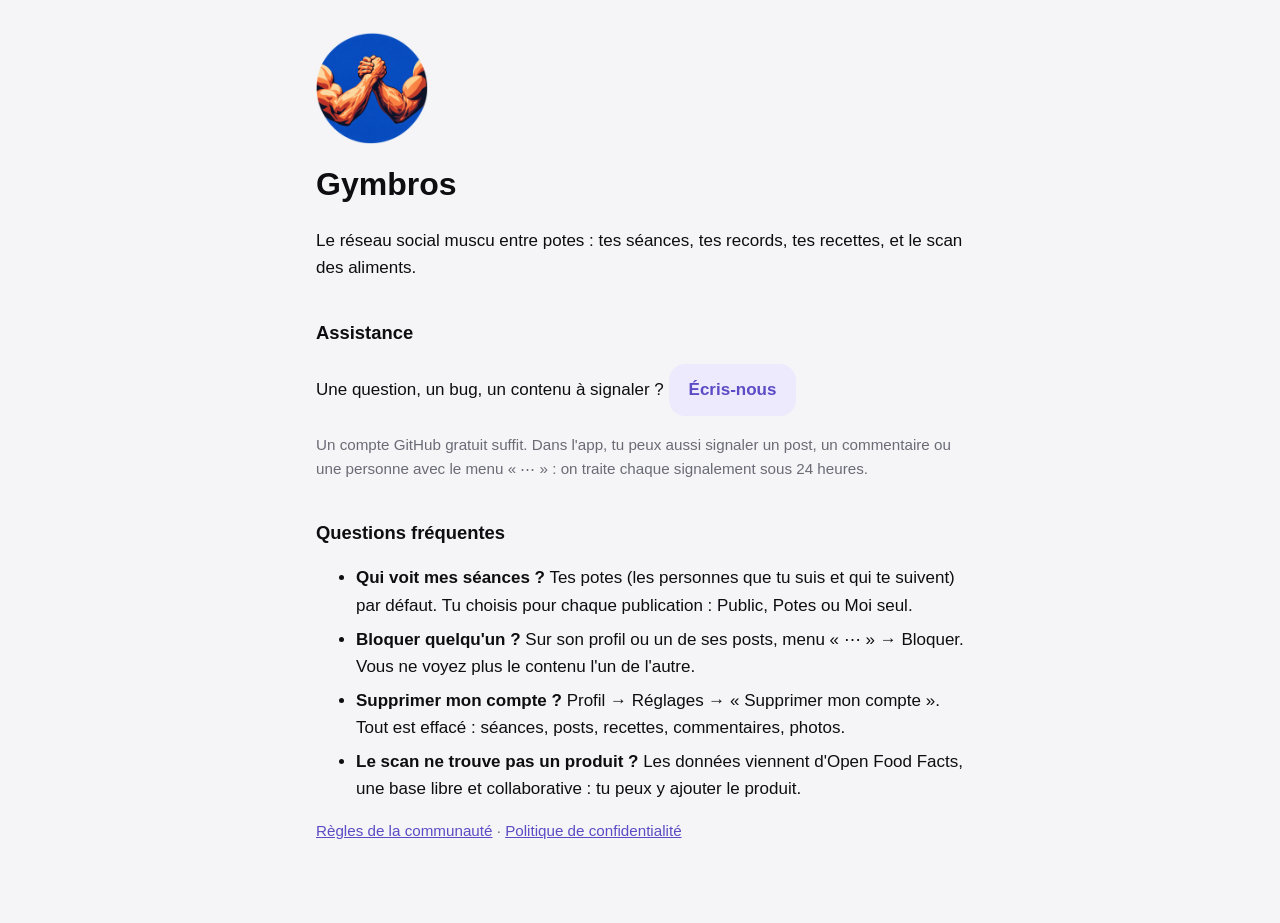
==== index.html @ 6d4b4207 "Site : assistance, règles de la communauté, confidentialité Co-Authored-By: Claude Opus 5.5 <noreply" ====
<!doctype html>
<html lang="fr">
<head>
<meta charset="utf-8">
<meta name="viewport" content="width=device-width, initial-scale=1">
<title>Gymbros – Assistance</title>
<link rel="stylesheet" href="style.css">
</head>
<body>
<main>
<img class="logo" src="logo.png" alt="">
<h1>Gymbros</h1>
<p>Le réseau social muscu entre potes : tes séances, tes records, tes recettes, et le scan des aliments.</p>

<h2>Assistance</h2>
<p>Une question, un bug, un contenu à signaler ? <a class="button" href="https://github.com/Komorebideuxiemedunom/gymbros-app/issues/new">Écris-nous</a></p>
<p class="meta">Un compte GitHub gratuit suffit. Dans l'app, tu peux aussi signaler un post, un commentaire ou une personne avec le menu « ⋯ » : on traite chaque signalement sous 24 heures.</p>

<h2>Questions fréquentes</h2>
<ul>
<li><strong>Qui voit mes séances ?</strong> Tes potes (les personnes que tu suis et qui te suivent) par défaut. Tu choisis pour chaque publication : Public, Potes ou Moi seul.</li>
<li><strong>Bloquer quelqu'un ?</strong> Sur son profil ou un de ses posts, menu « ⋯ » → Bloquer. Vous ne voyez plus le contenu l'un de l'autre.</li>
<li><strong>Supprimer mon compte ?</strong> Profil → Réglages → « Supprimer mon compte ». Tout est effacé : séances, posts, recettes, commentaires, photos.</li>
<li><strong>Le scan ne trouve pas un produit ?</strong> Les données viennent d'Open Food Facts, une base libre et collaborative : tu peux y ajouter le produit.</li>
</ul>

<p class="meta"><a href="conditions.html">Règles de la communauté</a> · <a href="confidentialite.html">Politique de confidentialité</a></p>
</main>
</body>
</html>
---- style.css ----
:root { --bg: #f5f5f7; --fg: #0e0e12; --muted: #6b6b76; --accent: #5b4bc4; --soft: #eeeafe; }
@media (prefers-color-scheme: dark) { :root { --bg: #0b0b0e; --fg: #f4f4f6; --muted: #9a9aa6; --accent: #c9bfff; --soft: #2a2540; } }
* { box-sizing: border-box; }
body { margin: 0; background: var(--bg); color: var(--fg); font: 17px/1.6 -apple-system, BlinkMacSystemFont, "Segoe UI", sans-serif; }
main { max-width: 680px; margin: 0 auto; padding: 32px 16px 64px; }
h1 { font-size: 2rem; margin: 0.2em 0; }
h2 { font-size: 1.15rem; margin-top: 2em; }
.meta, .back { color: var(--muted); font-size: 0.95rem; }
a { color: var(--accent); }
li { margin: 0.4em 0; }
.logo { width: 112px; height: 112px; }
.button { display: inline-block; background: var(--soft); color: var(--accent); padding: 12px 20px; border-radius: 16px; text-decoration: none; font-weight: 600; }
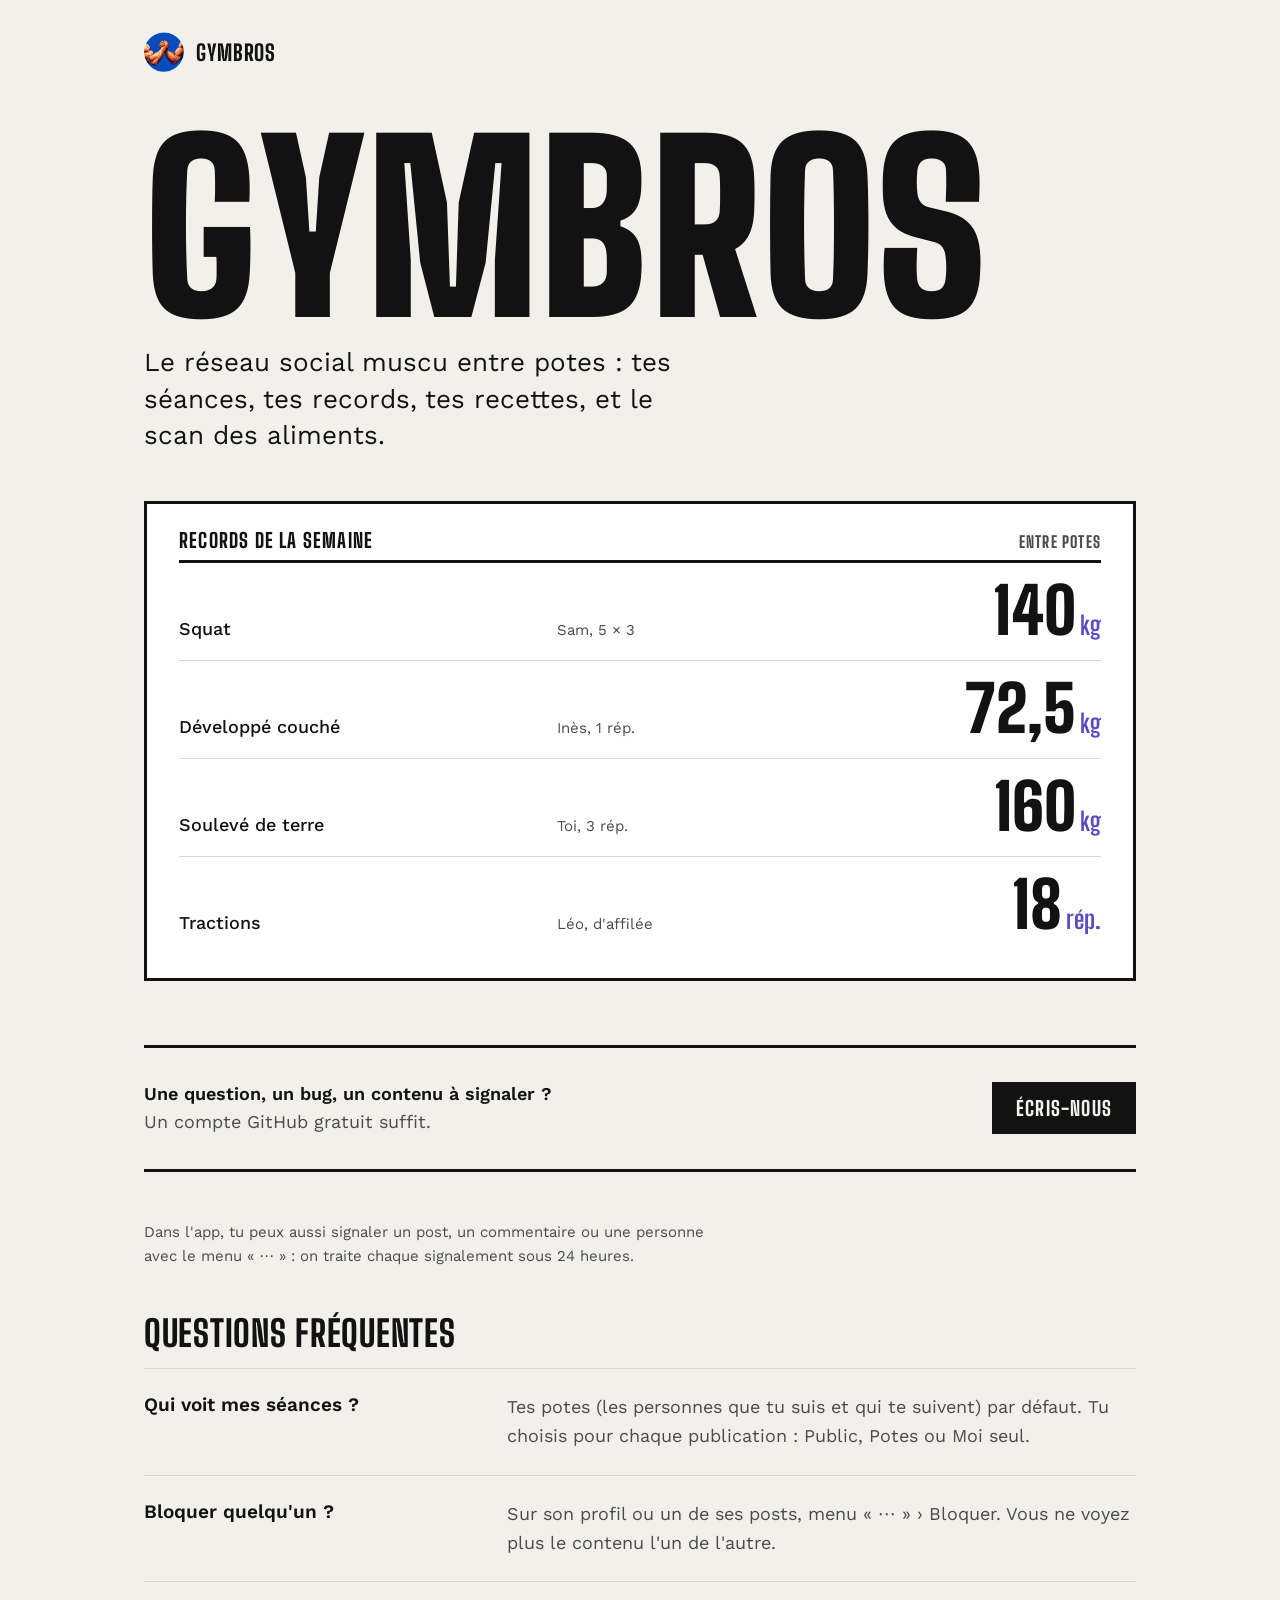
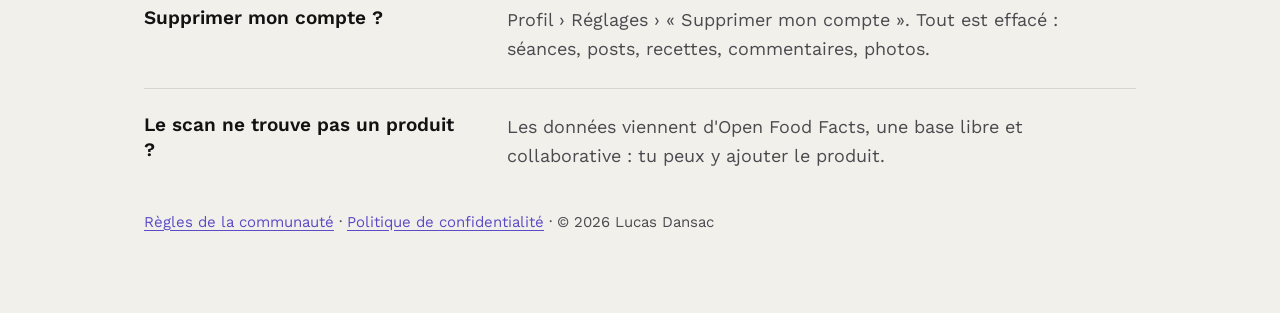
==== commit 9624103a: "Site : nouvelle identité (Big Shoulders et Work Sans, tableau des records en signature) Co-Authored-" ====
--- a/index.html
+++ b/index.html
@@ -3,28 +3,37 @@
 <head>
 <meta charset="utf-8">
 <meta name="viewport" content="width=device-width, initial-scale=1">
-<title>Gymbros – Assistance</title>
+<title>Gymbros : assistance</title>
+<meta name="description" content="Gymbros, le réseau social muscu entre potes : séances, records, recettes et scan des aliments. Assistance et questions fréquentes.">
+<link rel="preload" href="fonts/big-shoulders.woff2" as="font" type="font/woff2" crossorigin>
 <link rel="stylesheet" href="style.css">
 </head>
 <body>
 <main>
-<img class="logo" src="logo.png" alt="">
-<h1>Gymbros</h1>
-<p>Le réseau social muscu entre potes : tes séances, tes records, tes recettes, et le scan des aliments.</p>
+<a class="marque" href="index.html"><img src="logo.png" alt="">Gymbros</a>
+<h1 class="geant">Gymbros</h1>
+<p class="chapeau">Le réseau social muscu entre potes&nbsp;: tes séances, tes records, tes recettes, et le scan des aliments.</p>
 
-<h2>Assistance</h2>
-<p>Une question, un bug, un contenu à signaler ? <a class="button" href="https://github.com/Komorebideuxiemedunom/gymbros-app/issues/new">Écris-nous</a></p>
-<p class="meta">Un compte GitHub gratuit suffit. Dans l'app, tu peux aussi signaler un post, un commentaire ou une personne avec le menu « ⋯ » : on traite chaque signalement sous 24 heures.</p>
+<figure class="records" aria-label="Exemple de tableau des records entre potes">
+<header>Records de la semaine<span>entre potes</span></header>
+<table>
+<tr><td>Squat</td><td>Sam, 5 × 3</td><td>140<small>kg</small></td></tr>
+<tr><td>Développé couché</td><td>Inès, 1 rép.</td><td>72,5<small>kg</small></td></tr>
+<tr><td>Soulevé de terre</td><td>Toi, 3 rép.</td><td>160<small>kg</small></td></tr>
+<tr><td>Tractions</td><td>Léo, d'affilée</td><td>18<small>rép.</small></td></tr>
+</table>
+</figure>
+
+<div class="aide"><p><strong>Une question, un bug, un contenu à signaler ?</strong><br>Un compte GitHub gratuit suffit.</p><a class="button" href="https://github.com/Komorebideuxiemedunom/gymbros-app/issues/new">Écris-nous</a></div>
+<p class="meta">Dans l'app, tu peux aussi signaler un post, un commentaire ou une personne avec le menu « ⋯ » : on traite chaque signalement sous 24 heures.</p>
 
 <h2>Questions fréquentes</h2>
-<ul>
-<li><strong>Qui voit mes séances ?</strong> Tes potes (les personnes que tu suis et qui te suivent) par défaut. Tu choisis pour chaque publication : Public, Potes ou Moi seul.</li>
-<li><strong>Bloquer quelqu'un ?</strong> Sur son profil ou un de ses posts, menu « ⋯ » → Bloquer. Vous ne voyez plus le contenu l'un de l'autre.</li>
-<li><strong>Supprimer mon compte ?</strong> Profil → Réglages → « Supprimer mon compte ». Tout est effacé : séances, posts, recettes, commentaires, photos.</li>
-<li><strong>Le scan ne trouve pas un produit ?</strong> Les données viennent d'Open Food Facts, une base libre et collaborative : tu peux y ajouter le produit.</li>
-</ul>
+<section class="faq"><h3>Qui voit mes séances ?</h3><p>Tes potes (les personnes que tu suis et qui te suivent) par défaut. Tu choisis pour chaque publication : Public, Potes ou Moi seul.</p></section>
+<section class="faq"><h3>Bloquer quelqu'un ?</h3><p>Sur son profil ou un de ses posts, menu « ⋯ » › Bloquer. Vous ne voyez plus le contenu l'un de l'autre.</p></section>
+<section class="faq"><h3>Supprimer mon compte ?</h3><p>Profil › Réglages › « Supprimer mon compte ». Tout est effacé : séances, posts, recettes, commentaires, photos.</p></section>
+<section class="faq"><h3>Le scan ne trouve pas un produit ?</h3><p>Les données viennent d'Open Food Facts, une base libre et collaborative : tu peux y ajouter le produit.</p></section>
 
-<p class="meta"><a href="conditions.html">Règles de la communauté</a> · <a href="confidentialite.html">Politique de confidentialité</a></p>
+<p class="meta"><a href="conditions.html">Règles de la communauté</a> · <a href="confidentialite.html">Politique de confidentialité</a> · © 2026 Lucas Dansac</p>
 </main>
 </body>
 </html>
--- a/style.css
+++ b/style.css
@@ -1,12 +1,42 @@
-:root { --bg: #f5f5f7; --fg: #0e0e12; --muted: #6b6b76; --accent: #5b4bc4; --soft: #eeeafe; }
-@media (prefers-color-scheme: dark) { :root { --bg: #0b0b0e; --fg: #f4f4f6; --muted: #9a9aa6; --accent: #c9bfff; --soft: #2a2540; } }
-* { box-sizing: border-box; }
-body { margin: 0; background: var(--bg); color: var(--fg); font: 17px/1.6 -apple-system, BlinkMacSystemFont, "Segoe UI", sans-serif; }
-main { max-width: 680px; margin: 0 auto; padding: 32px 16px 64px; }
-h1 { font-size: 2rem; margin: 0.2em 0; }
-h2 { font-size: 1.15rem; margin-top: 2em; }
-.meta, .back { color: var(--muted); font-size: 0.95rem; }
-a { color: var(--accent); }
-li { margin: 0.4em 0; }
-.logo { width: 112px; height: 112px; }
-.button { display: inline-block; background: var(--soft); color: var(--accent); padding: 12px 20px; border-radius: 16px; text-decoration: none; font-weight: 600; }
+/* Gymbros : le tableau des records de la salle. Big Shoulders Display pour les chiffres, Work Sans pour le texte, violet de l'app. Échelle de 8 px. */
+@font-face{font-family:"Big Shoulders";src:url(fonts/big-shoulders.woff2) format("woff2");font-weight:100 900;font-display:swap}
+@font-face{font-family:"Work Sans";src:url(fonts/work-sans.woff2) format("woff2");font-weight:100 900;font-display:swap}
+:root{--bg:#F2F0EB;--fg:#121212;--muted:#4A4A4F;--accent:#5B4BC4;--craie:#FFFFFF;--trait:#D8D5CC;
+  --s1:8px;--s2:16px;--s3:24px;--s4:32px;--s6:48px;--s8:64px}
+@media (prefers-color-scheme:dark){:root{--bg:#101012;--fg:#F2F1EE;--muted:#B3B2BA;--accent:#C9BFFF;--craie:#1A1A1E;--trait:#2C2C31}}
+*{box-sizing:border-box}html{background:var(--bg)}
+body{margin:0;color:var(--fg);font:400 18px/1.6 "Work Sans",system-ui,sans-serif}
+main{max-width:1040px;margin:0 auto;padding:var(--s4) var(--s3) var(--s8)}
+a{color:var(--accent);text-underline-offset:3px}a:hover,a:focus-visible{color:var(--fg);text-decoration-thickness:2px}
+:focus-visible{outline:2px solid var(--accent);outline-offset:3px}
+p,li{color:var(--muted);max-width:64ch}strong{color:var(--fg);font-weight:600}
+.marque{display:inline-flex;align-items:center;gap:12px;color:var(--fg);text-decoration:none;font:800 22px "Big Shoulders",sans-serif;text-transform:uppercase;letter-spacing:.04em;margin-bottom:var(--s8)}
+.marque img{width:40px;height:40px}
+.back{font-size:15px;margin:0 0 var(--s3)}.meta{color:var(--muted);font-size:15px}
+h1,h2{font-family:"Big Shoulders",sans-serif;text-transform:uppercase}
+h1{font-weight:900;font-size:clamp(44px,7vw,88px);line-height:.92;letter-spacing:.005em;margin:0 0 var(--s3);max-width:18ch}
+h1.geant{font-size:clamp(88px,18vw,232px);line-height:.8}
+h2{font-weight:800;font-size:clamp(26px,3vw,36px);line-height:1;letter-spacing:.02em;margin:var(--s6) 0 var(--s2)}
+li{margin:var(--s1) 0}
+.chapeau{font-size:clamp(20px,2.2vw,26px);line-height:1.4;color:var(--fg);max-width:34ch;margin:0}
+
+/* Le tableau des records : la signature de Gymbros */
+.records{background:var(--craie);border:3px solid var(--fg);margin:var(--s6) 0 var(--s8);padding:var(--s3) var(--s4)}
+.records header{display:flex;justify-content:space-between;align-items:baseline;border-bottom:3px solid var(--fg);padding-bottom:var(--s1);font:800 20px "Big Shoulders",sans-serif;text-transform:uppercase;letter-spacing:.06em}
+.records header span{color:var(--muted);font-size:16px}
+.records table{width:100%;border-collapse:collapse}
+.records td{border-bottom:1px solid var(--trait);padding:var(--s2) 0;vertical-align:baseline}
+.records tr:last-child td{border-bottom:0}
+.records td:first-child{font-size:18px;color:var(--fg);font-weight:500}
+.records td:nth-child(2){color:var(--muted);font-size:15px}
+.records td:last-child{text-align:right;font:900 clamp(40px,5vw,64px)/1 "Big Shoulders",sans-serif;color:var(--fg)}
+.records td:last-child small{font-size:.4em;font-weight:700;margin-left:4px;color:var(--accent)}
+
+.button{display:inline-block;background:var(--fg);color:var(--bg);padding:14px 24px;text-decoration:none;font:800 20px "Big Shoulders",sans-serif;text-transform:uppercase;letter-spacing:.06em}
+.button:hover,.button:focus-visible{background:var(--accent);color:var(--bg)}
+.aide{display:flex;flex-wrap:wrap;justify-content:space-between;align-items:center;gap:var(--s3);border-top:3px solid var(--fg);border-bottom:3px solid var(--fg);padding:var(--s4) 0;margin:var(--s6) 0}
+.aide p{margin:0}
+.faq{display:grid;grid-template-columns:minmax(0,1fr) minmax(0,2fr);gap:var(--s1) var(--s6);border-top:1px solid var(--trait);padding:var(--s3) 0}
+.faq h3{margin:0;font-size:19px;line-height:1.3;font-weight:600}.faq p{margin:0}
+@media (max-width:720px){main{padding:var(--s3) var(--s2) var(--s6)}.marque{margin-bottom:var(--s6)}.faq{grid-template-columns:1fr}.records{padding:var(--s2)}.records td:nth-child(2){display:none}}
+@media (prefers-reduced-motion:reduce){*{transition:none!important}}
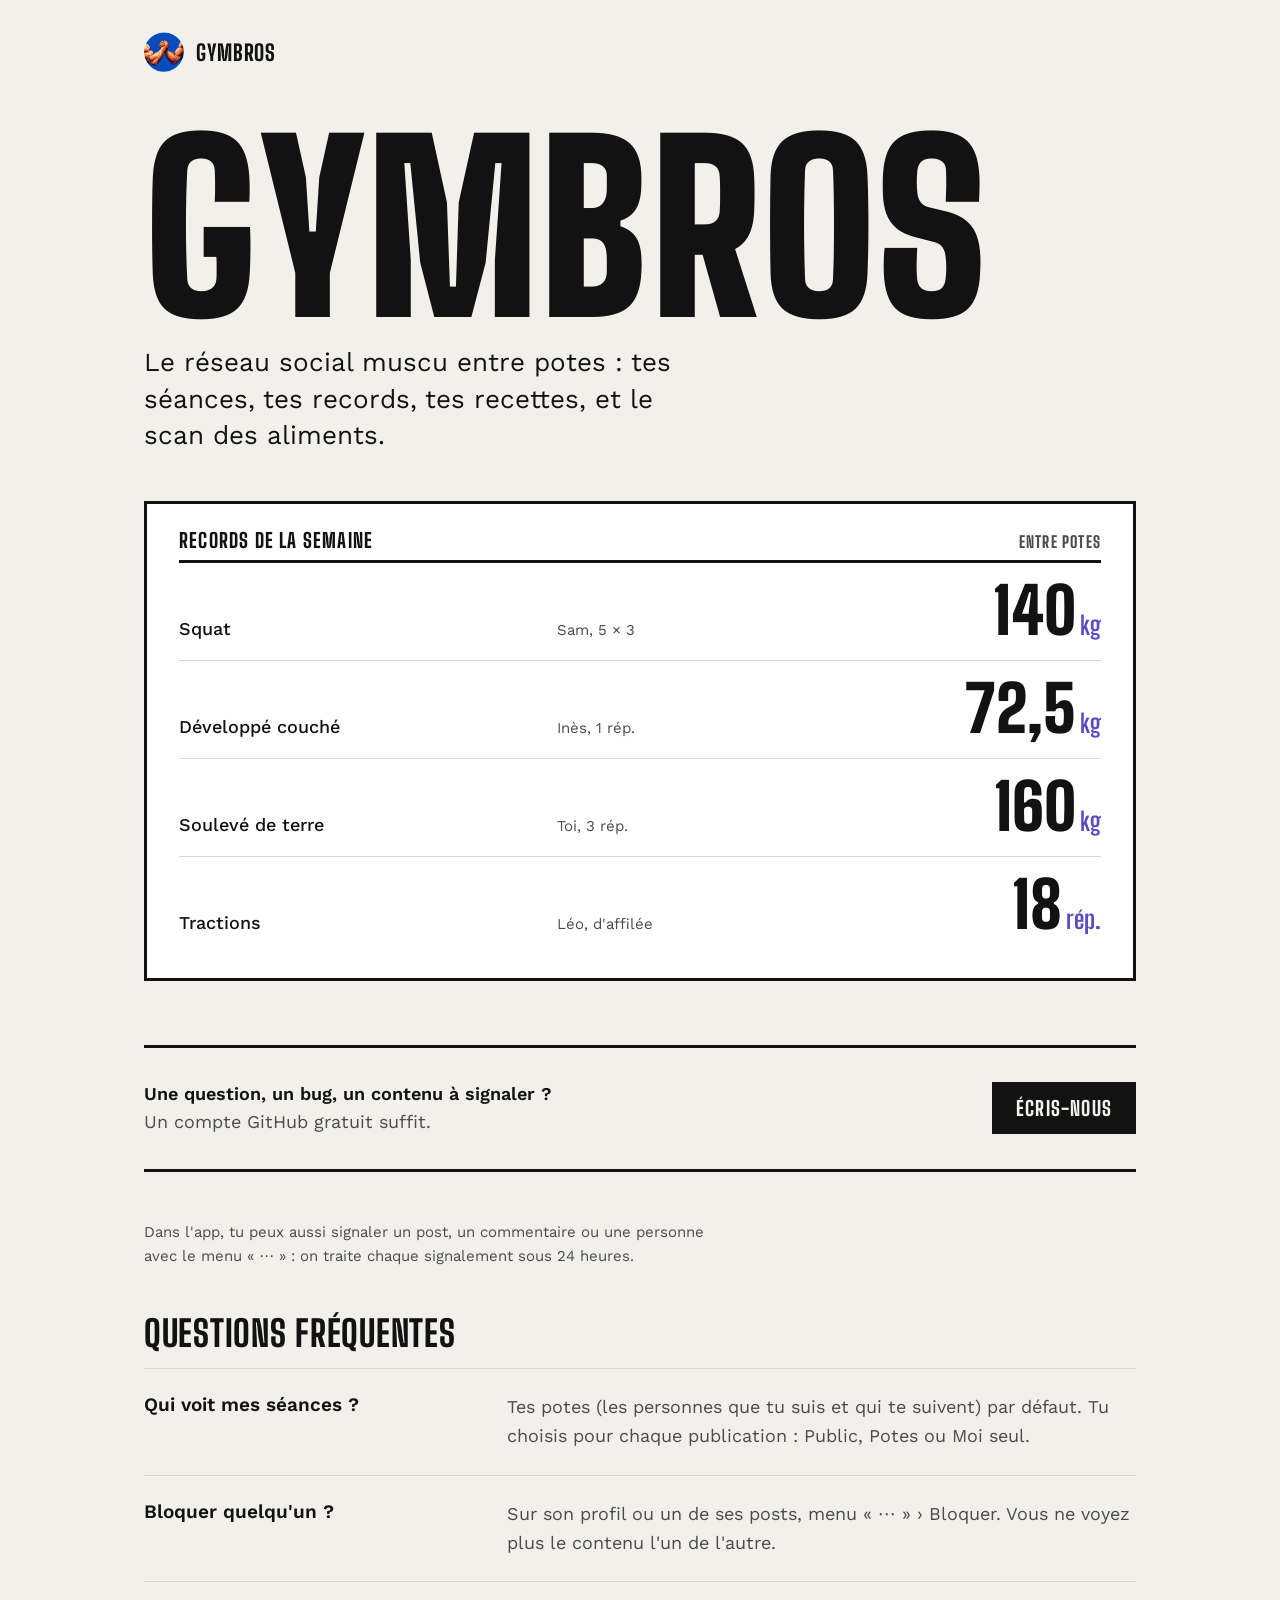
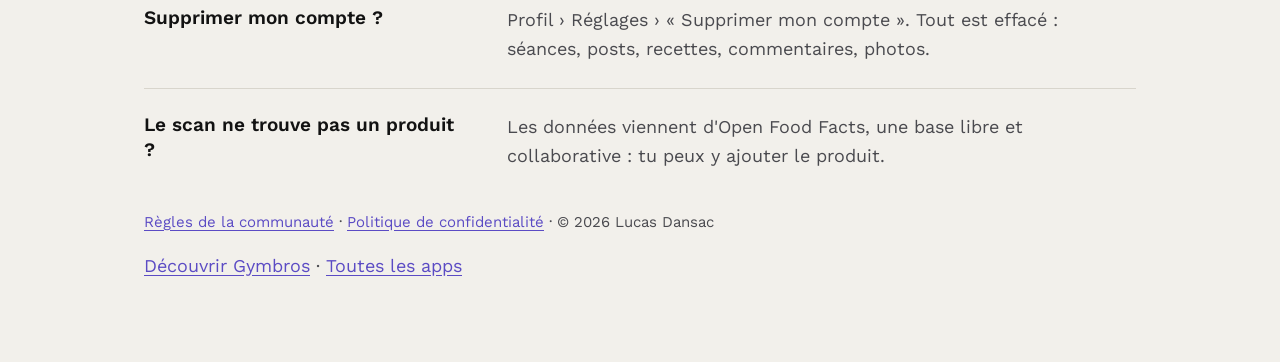
==== commit 921e9ae0: "Lien vers la présentation de l'app et le site des apps Co-Authored-By: Claude Opus 5.5 <noreply@anth" ====
--- a/index.html
+++ b/index.html
@@ -34,6 +34,7 @@
 <section class="faq"><h3>Le scan ne trouve pas un produit ?</h3><p>Les données viennent d'Open Food Facts, une base libre et collaborative : tu peux y ajouter le produit.</p></section>
 
 <p class="meta"><a href="conditions.html">Règles de la communauté</a> · <a href="confidentialite.html">Politique de confidentialité</a> · © 2026 Lucas Dansac</p>
+<p class="site-link"><a href="/gymbros/">Découvrir Gymbros</a> · <a href="/">Toutes les apps</a></p>
 </main>
 </body>
 </html>
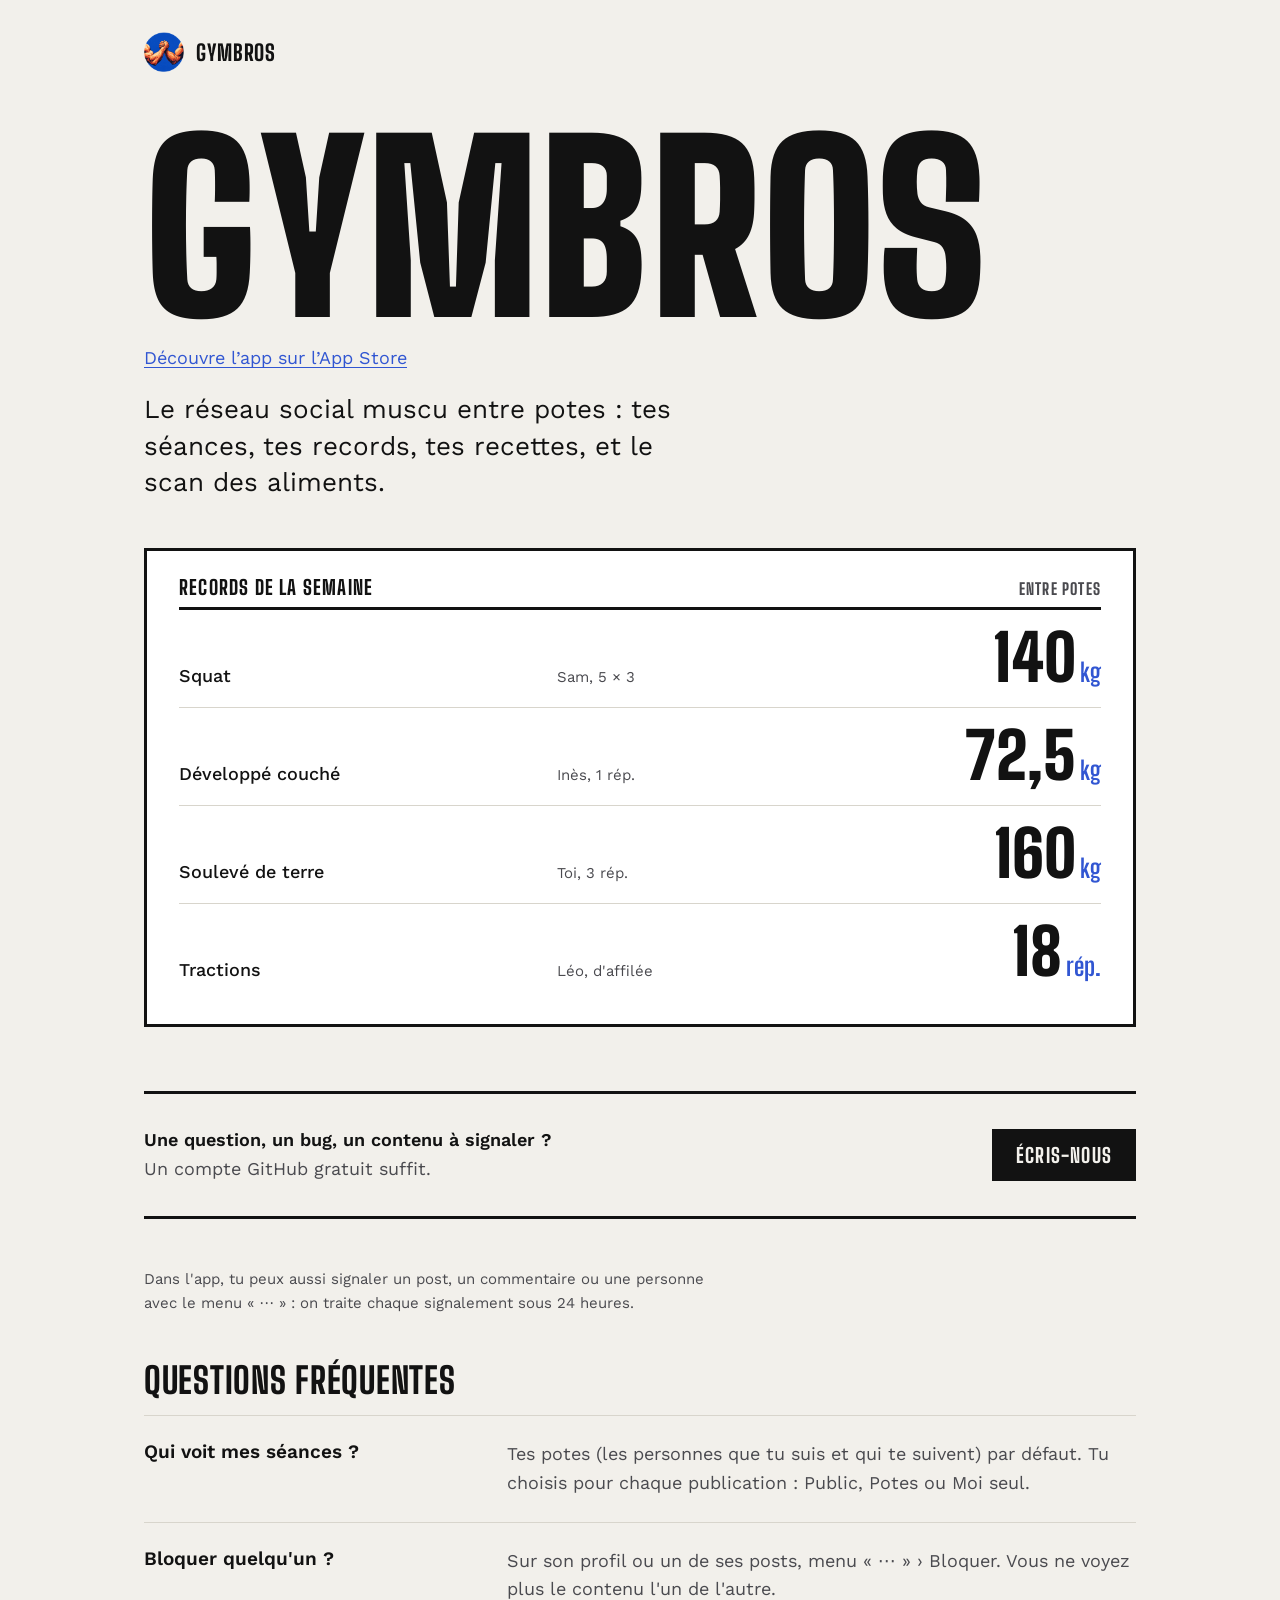
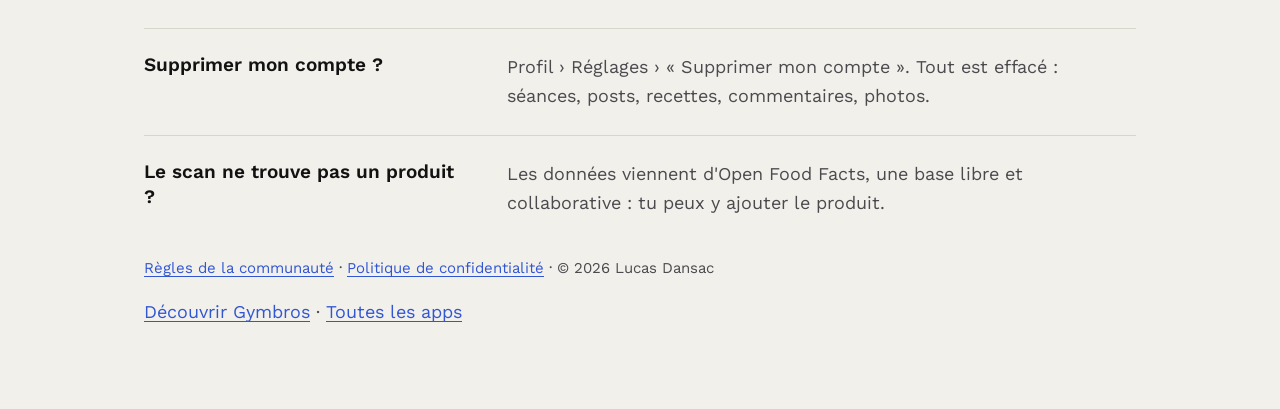
==== commit c5a64e58: "SEO : lien App Store en haut, bannière Safari (apps en vente), titres et descriptions resserrés, Ope" ====
--- a/index.html
+++ b/index.html
@@ -3,15 +3,20 @@
 <head>
 <meta charset="utf-8">
 <meta name="viewport" content="width=device-width, initial-scale=1">
-<title>Gymbros : assistance</title>
+<title>Gymbros : suivi de musculation</title>
 <meta name="description" content="Gymbros, le réseau social muscu entre potes : séances, records, recettes et scan des aliments. Assistance et questions fréquentes.">
 <link rel="preload" href="fonts/big-shoulders.woff2" as="font" type="font/woff2" crossorigin>
 <link rel="stylesheet" href="style.css">
+<meta name="apple-itunes-app" content="app-id=6818079693">
+<link rel="canonical" href="https://komorebideuxiemedunom.github.io/gymbros-app/">
+<meta property="og:title" content="Gymbros : suivi de musculation"><meta property="og:description" content="Gymbros, le réseau social muscu entre potes : séances, records, recettes et scan des aliments. Assistance et questions fréquentes."><meta property="og:url" content="https://komorebideuxiemedunom.github.io/gymbros-app/"><meta property="og:type" content="website"><meta property="og:image" content="https://komorebideuxiemedunom.github.io/gymbros-app/logo.png"><meta name="twitter:card" content="summary">
+<script type="application/ld+json">{"@context": "https://schema.org", "@type": "SoftwareApplication", "name": "Gymbros", "operatingSystem": "iOS", "applicationCategory": "HealthApplication", "description": "Gymbros, le réseau social muscu entre potes : séances, records, recettes et scan des aliments. Assistance et questions fréquentes.", "offers": {"@type": "Offer", "price": 0, "priceCurrency": "EUR"}}</script>
 </head>
 <body>
 <main>
 <a class="marque" href="index.html"><img src="logo.png" alt="">Gymbros</a>
 <h1 class="geant">Gymbros</h1>
+<p><a href="https://apps.apple.com/fr/app/id6818079693">Découvre l’app sur l’App Store</a></p>
 <p class="chapeau">Le réseau social muscu entre potes&nbsp;: tes séances, tes records, tes recettes, et le scan des aliments.</p>
 
 <figure class="records" aria-label="Exemple de tableau des records entre potes">
--- a/style.css
+++ b/style.css
@@ -1,13 +1,13 @@
 /* Gymbros : le tableau des records de la salle. Big Shoulders Display pour les chiffres, Work Sans pour le texte, violet de l'app. Échelle de 8 px. */
 @font-face{font-family:"Big Shoulders";src:url(fonts/big-shoulders.woff2) format("woff2");font-weight:100 900;font-display:swap}
 @font-face{font-family:"Work Sans";src:url(fonts/work-sans.woff2) format("woff2");font-weight:100 900;font-display:swap}
-:root{--bg:#F2F0EB;--fg:#121212;--muted:#4A4A4F;--accent:#5B4BC4;--craie:#FFFFFF;--trait:#D8D5CC;
+:root{--bg:#F2F0EB;--fg:#121212;--muted:#4A4A4F;--accent:#3A63F3;--accent-text:#3156D2;--craie:#FFFFFF;--trait:#D8D5CC;
   --s1:8px;--s2:16px;--s3:24px;--s4:32px;--s6:48px;--s8:64px}
-@media (prefers-color-scheme:dark){:root{--bg:#101012;--fg:#F2F1EE;--muted:#B3B2BA;--accent:#C9BFFF;--craie:#1A1A1E;--trait:#2C2C31}}
+@media (prefers-color-scheme:dark){:root{--bg:#101012;--fg:#F2F1EE;--muted:#B3B2BA;--accent:#6F8CFF;--accent-text:#6F8CFF;--craie:#1A1A1E;--trait:#2C2C31}}
 *{box-sizing:border-box}html{background:var(--bg)}
 body{margin:0;color:var(--fg);font:400 18px/1.6 "Work Sans",system-ui,sans-serif}
 main{max-width:1040px;margin:0 auto;padding:var(--s4) var(--s3) var(--s8)}
-a{color:var(--accent);text-underline-offset:3px}a:hover,a:focus-visible{color:var(--fg);text-decoration-thickness:2px}
+a{color:var(--accent-text);text-underline-offset:3px}a:hover,a:focus-visible{color:var(--fg);text-decoration-thickness:2px}
 :focus-visible{outline:2px solid var(--accent);outline-offset:3px}
 p,li{color:var(--muted);max-width:64ch}strong{color:var(--fg);font-weight:600}
 .marque{display:inline-flex;align-items:center;gap:12px;color:var(--fg);text-decoration:none;font:800 22px "Big Shoulders",sans-serif;text-transform:uppercase;letter-spacing:.04em;margin-bottom:var(--s8)}
@@ -30,10 +30,10 @@
 .records td:first-child{font-size:18px;color:var(--fg);font-weight:500}
 .records td:nth-child(2){color:var(--muted);font-size:15px}
 .records td:last-child{text-align:right;font:900 clamp(40px,5vw,64px)/1 "Big Shoulders",sans-serif;color:var(--fg)}
-.records td:last-child small{font-size:.4em;font-weight:700;margin-left:4px;color:var(--accent)}
+.records td:last-child small{font-size:.4em;font-weight:700;margin-left:4px;color:var(--accent-text)}
 
 .button{display:inline-block;background:var(--fg);color:var(--bg);padding:14px 24px;text-decoration:none;font:800 20px "Big Shoulders",sans-serif;text-transform:uppercase;letter-spacing:.06em}
-.button:hover,.button:focus-visible{background:var(--accent);color:var(--bg)}
+.button:hover,.button:focus-visible{background:var(--accent-text);color:var(--bg)}
 .aide{display:flex;flex-wrap:wrap;justify-content:space-between;align-items:center;gap:var(--s3);border-top:3px solid var(--fg);border-bottom:3px solid var(--fg);padding:var(--s4) 0;margin:var(--s6) 0}
 .aide p{margin:0}
 .faq{display:grid;grid-template-columns:minmax(0,1fr) minmax(0,2fr);gap:var(--s1) var(--s6);border-top:1px solid var(--trait);padding:var(--s3) 0}
